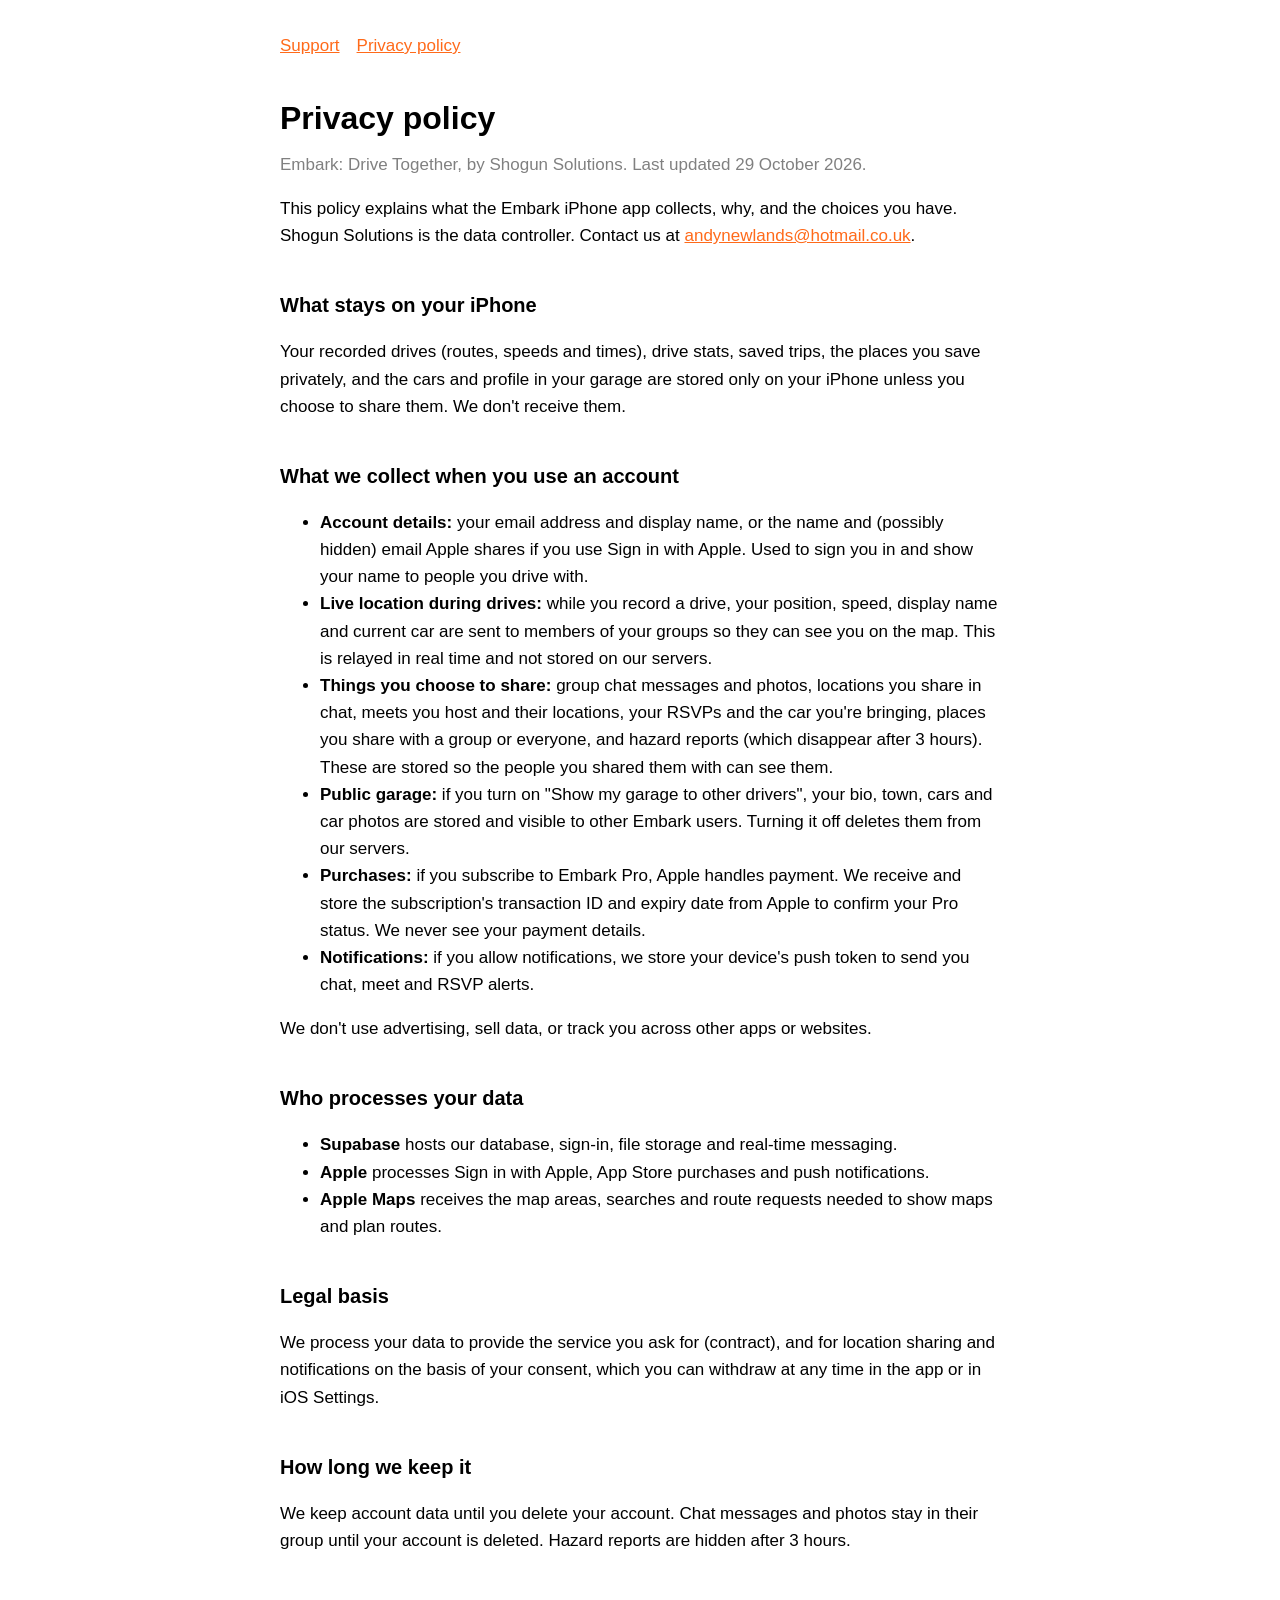
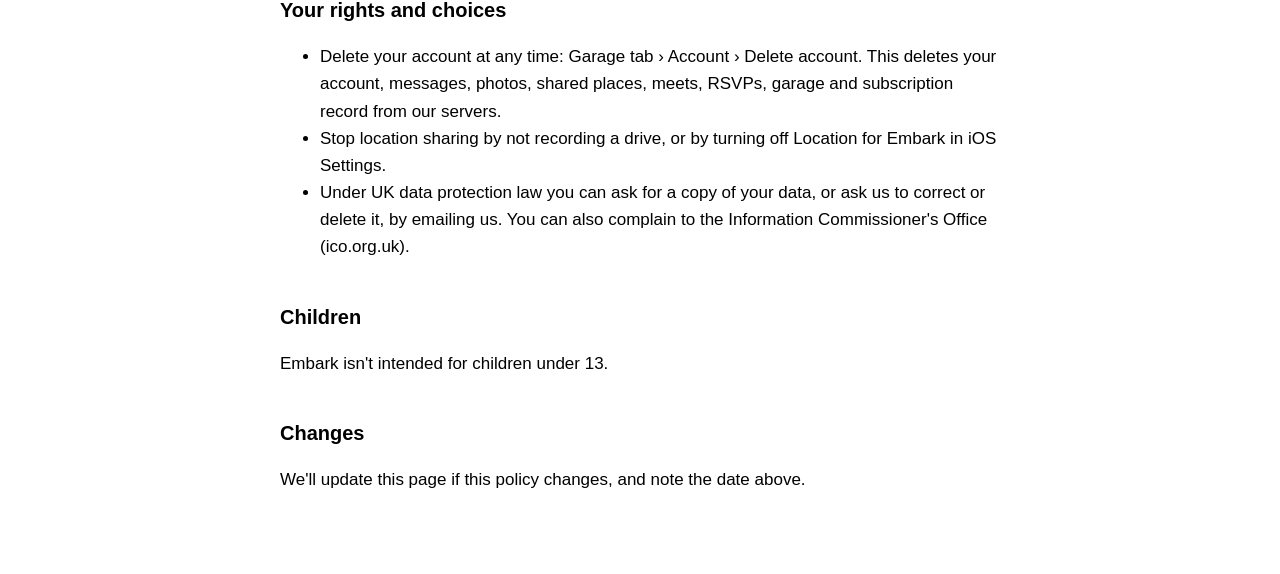
==== privacy.html @ 8eef8c78 "docs: Embark support page and privacy policy" ====
<!doctype html>
<html lang="en-GB">
<head>
<meta charset="utf-8">
<meta name="viewport" content="width=device-width, initial-scale=1">
<title>Embark Privacy Policy</title>
<link rel="stylesheet" href="style.css">
</head>
<body>
<nav><a href="index.html">Support</a><a href="privacy.html">Privacy policy</a></nav>
<h1>Privacy policy</h1>
<p class="updated">Embark: Drive Together, by Shogun Solutions. Last updated 29 October 2026.</p>

<p>This policy explains what the Embark iPhone app collects, why, and the choices you have. Shogun Solutions is the data controller. Contact us at <a href="mailto:andynewlands@hotmail.co.uk">andynewlands@hotmail.co.uk</a>.</p>

<h2>What stays on your iPhone</h2>
<p>Your recorded drives (routes, speeds and times), drive stats, saved trips, the places you save privately, and the cars and profile in your garage are stored only on your iPhone unless you choose to share them. We don't receive them.</p>

<h2>What we collect when you use an account</h2>
<ul>
<li><strong>Account details:</strong> your email address and display name, or the name and (possibly hidden) email Apple shares if you use Sign in with Apple. Used to sign you in and show your name to people you drive with.</li>
<li><strong>Live location during drives:</strong> while you record a drive, your position, speed, display name and current car are sent to members of your groups so they can see you on the map. This is relayed in real time and not stored on our servers.</li>
<li><strong>Things you choose to share:</strong> group chat messages and photos, locations you share in chat, meets you host and their locations, your RSVPs and the car you're bringing, places you share with a group or everyone, and hazard reports (which disappear after 3 hours). These are stored so the people you shared them with can see them.</li>
<li><strong>Public garage:</strong> if you turn on "Show my garage to other drivers", your bio, town, cars and car photos are stored and visible to other Embark users. Turning it off deletes them from our servers.</li>
<li><strong>Purchases:</strong> if you subscribe to Embark Pro, Apple handles payment. We receive and store the subscription's transaction ID and expiry date from Apple to confirm your Pro status. We never see your payment details.</li>
<li><strong>Notifications:</strong> if you allow notifications, we store your device's push token to send you chat, meet and RSVP alerts.</li>
</ul>
<p>We don't use advertising, sell data, or track you across other apps or websites.</p>

<h2>Who processes your data</h2>
<ul>
<li><strong>Supabase</strong> hosts our database, sign-in, file storage and real-time messaging.</li>
<li><strong>Apple</strong> processes Sign in with Apple, App Store purchases and push notifications.</li>
<li><strong>Apple Maps</strong> receives the map areas, searches and route requests needed to show maps and plan routes.</li>
</ul>

<h2>Legal basis</h2>
<p>We process your data to provide the service you ask for (contract), and for location sharing and notifications on the basis of your consent, which you can withdraw at any time in the app or in iOS Settings.</p>

<h2>How long we keep it</h2>
<p>We keep account data until you delete your account. Chat messages and photos stay in their group until your account is deleted. Hazard reports are hidden after 3 hours.</p>

<h2>Your rights and choices</h2>
<ul>
<li>Delete your account at any time: Garage tab › Account › Delete account. This deletes your account, messages, photos, shared places, meets, RSVPs, garage and subscription record from our servers.</li>
<li>Stop location sharing by not recording a drive, or by turning off Location for Embark in iOS Settings.</li>
<li>Under UK data protection law you can ask for a copy of your data, or ask us to correct or delete it, by emailing us. You can also complain to the Information Commissioner's Office (ico.org.uk).</li>
</ul>

<h2>Children</h2>
<p>Embark isn't intended for children under 13.</p>

<h2>Changes</h2>
<p>We'll update this page if this policy changes, and note the date above.</p>
</body>
</html>
---- style.css ----
:root { color-scheme: light dark; --accent: #ff6a1a; }
body { font: 17px/1.6 -apple-system, BlinkMacSystemFont, "Segoe UI", sans-serif; max-width: 720px; margin: 0 auto; padding: 32px 20px 64px; }
h1 { font-size: 2rem; margin-bottom: 0.2em; }
h2 { font-size: 1.25rem; margin-top: 2em; }
a { color: var(--accent); }
.updated { color: gray; margin-top: 0; }
nav { margin-bottom: 2em; }
nav a { margin-right: 1em; }
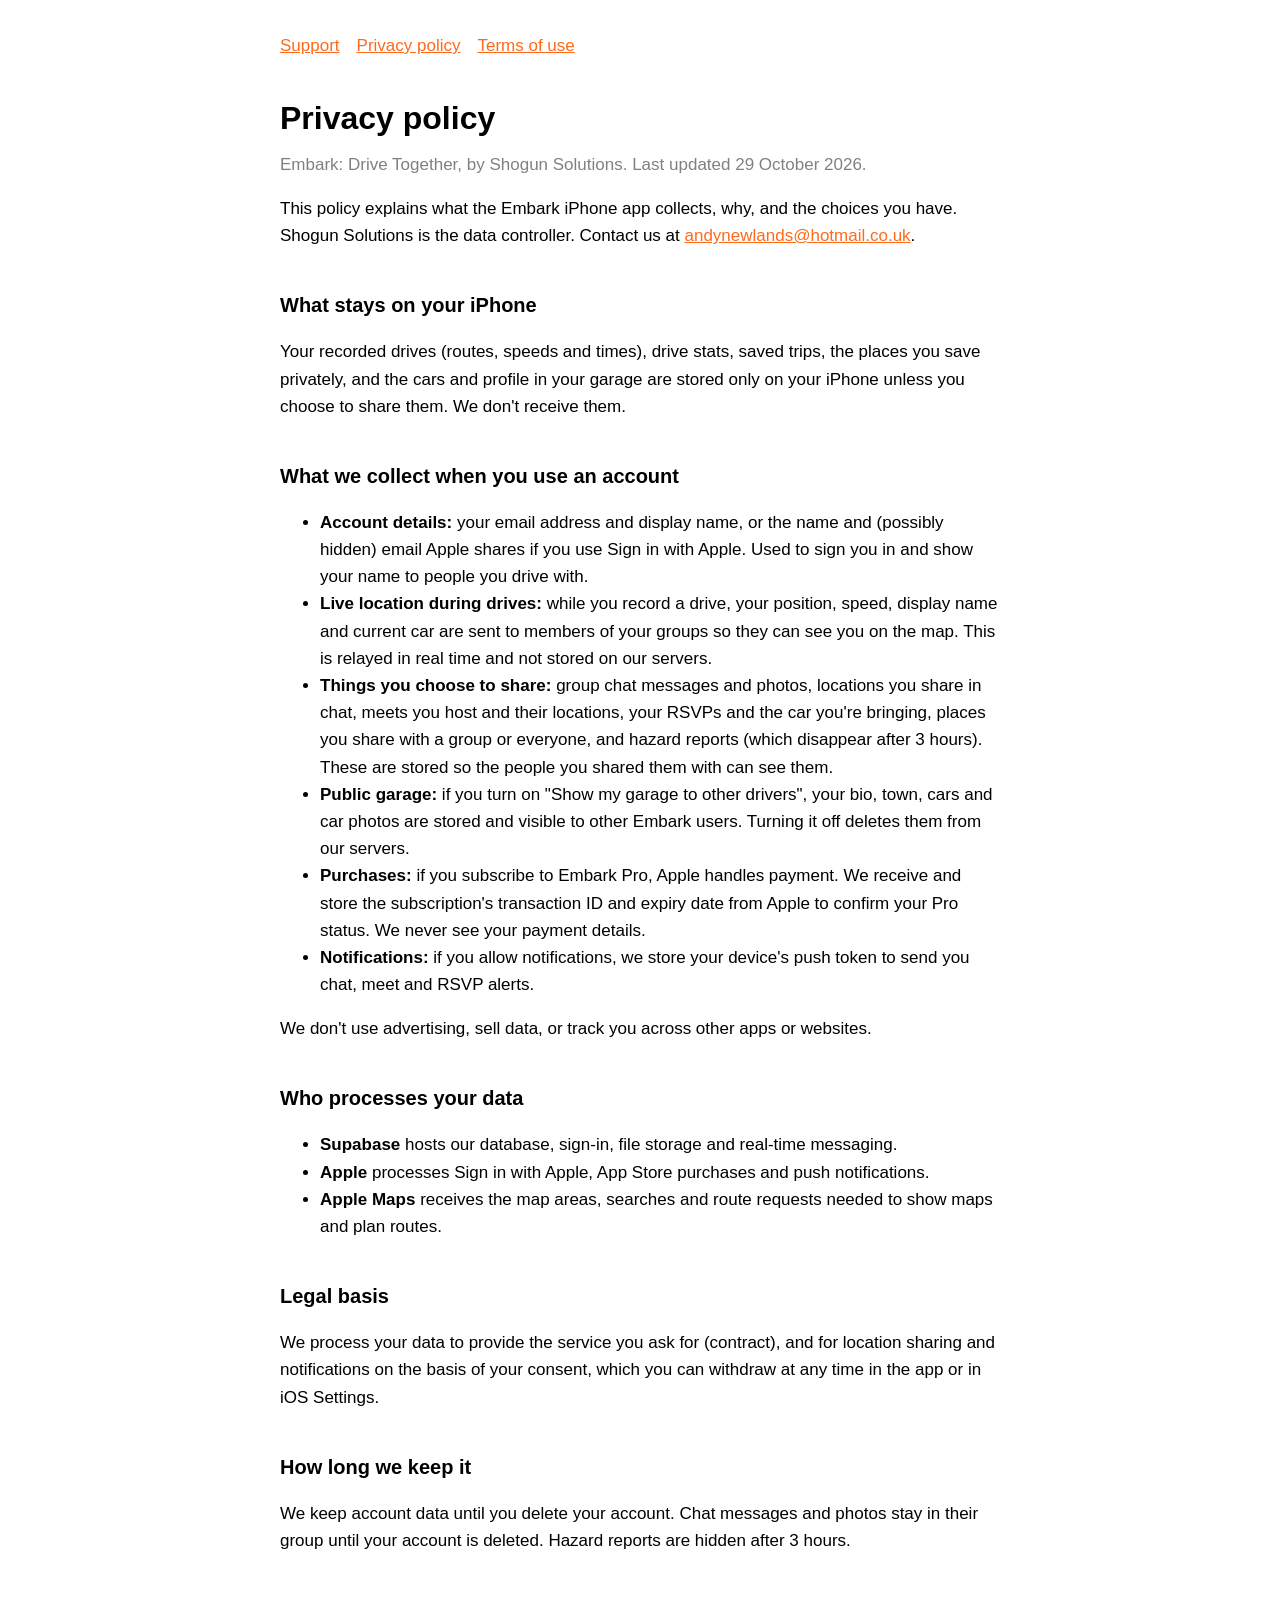
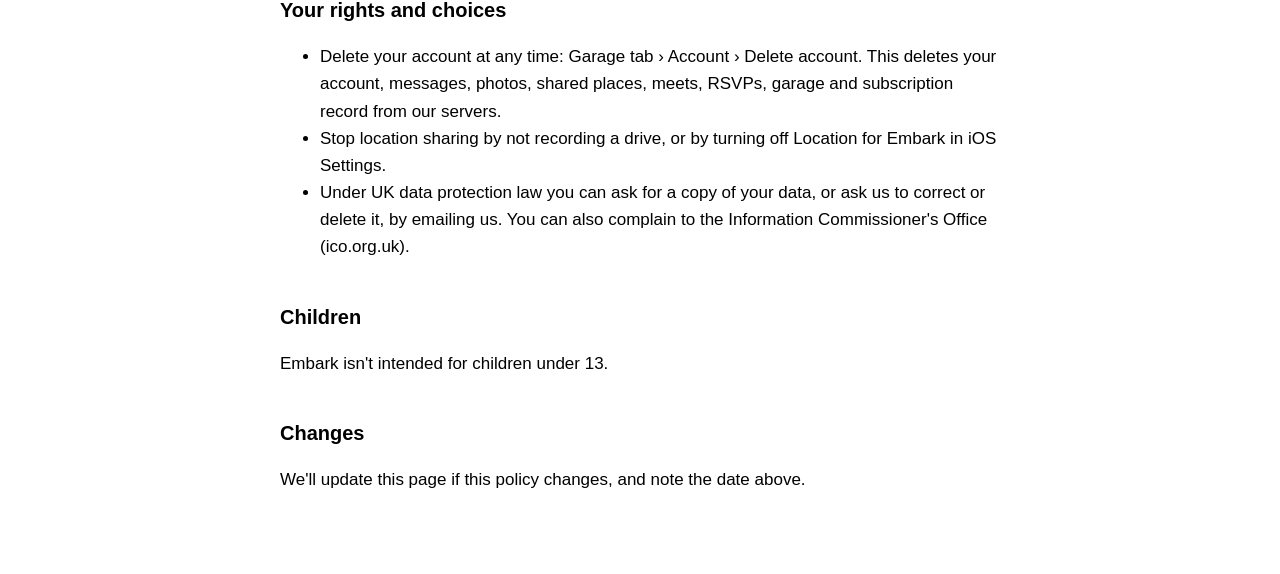
==== commit 69a9b0b1: "docs: terms of use with community rules" ====
--- a/privacy.html
+++ b/privacy.html
@@ -7,7 +7,7 @@
 <link rel="stylesheet" href="style.css">
 </head>
 <body>
-<nav><a href="index.html">Support</a><a href="privacy.html">Privacy policy</a></nav>
+<nav><a href="index.html">Support</a><a href="privacy.html">Privacy policy</a><a href="terms.html">Terms of use</a></nav>
 <h1>Privacy policy</h1>
 <p class="updated">Embark: Drive Together, by Shogun Solutions. Last updated 29 October 2026.</p>
 
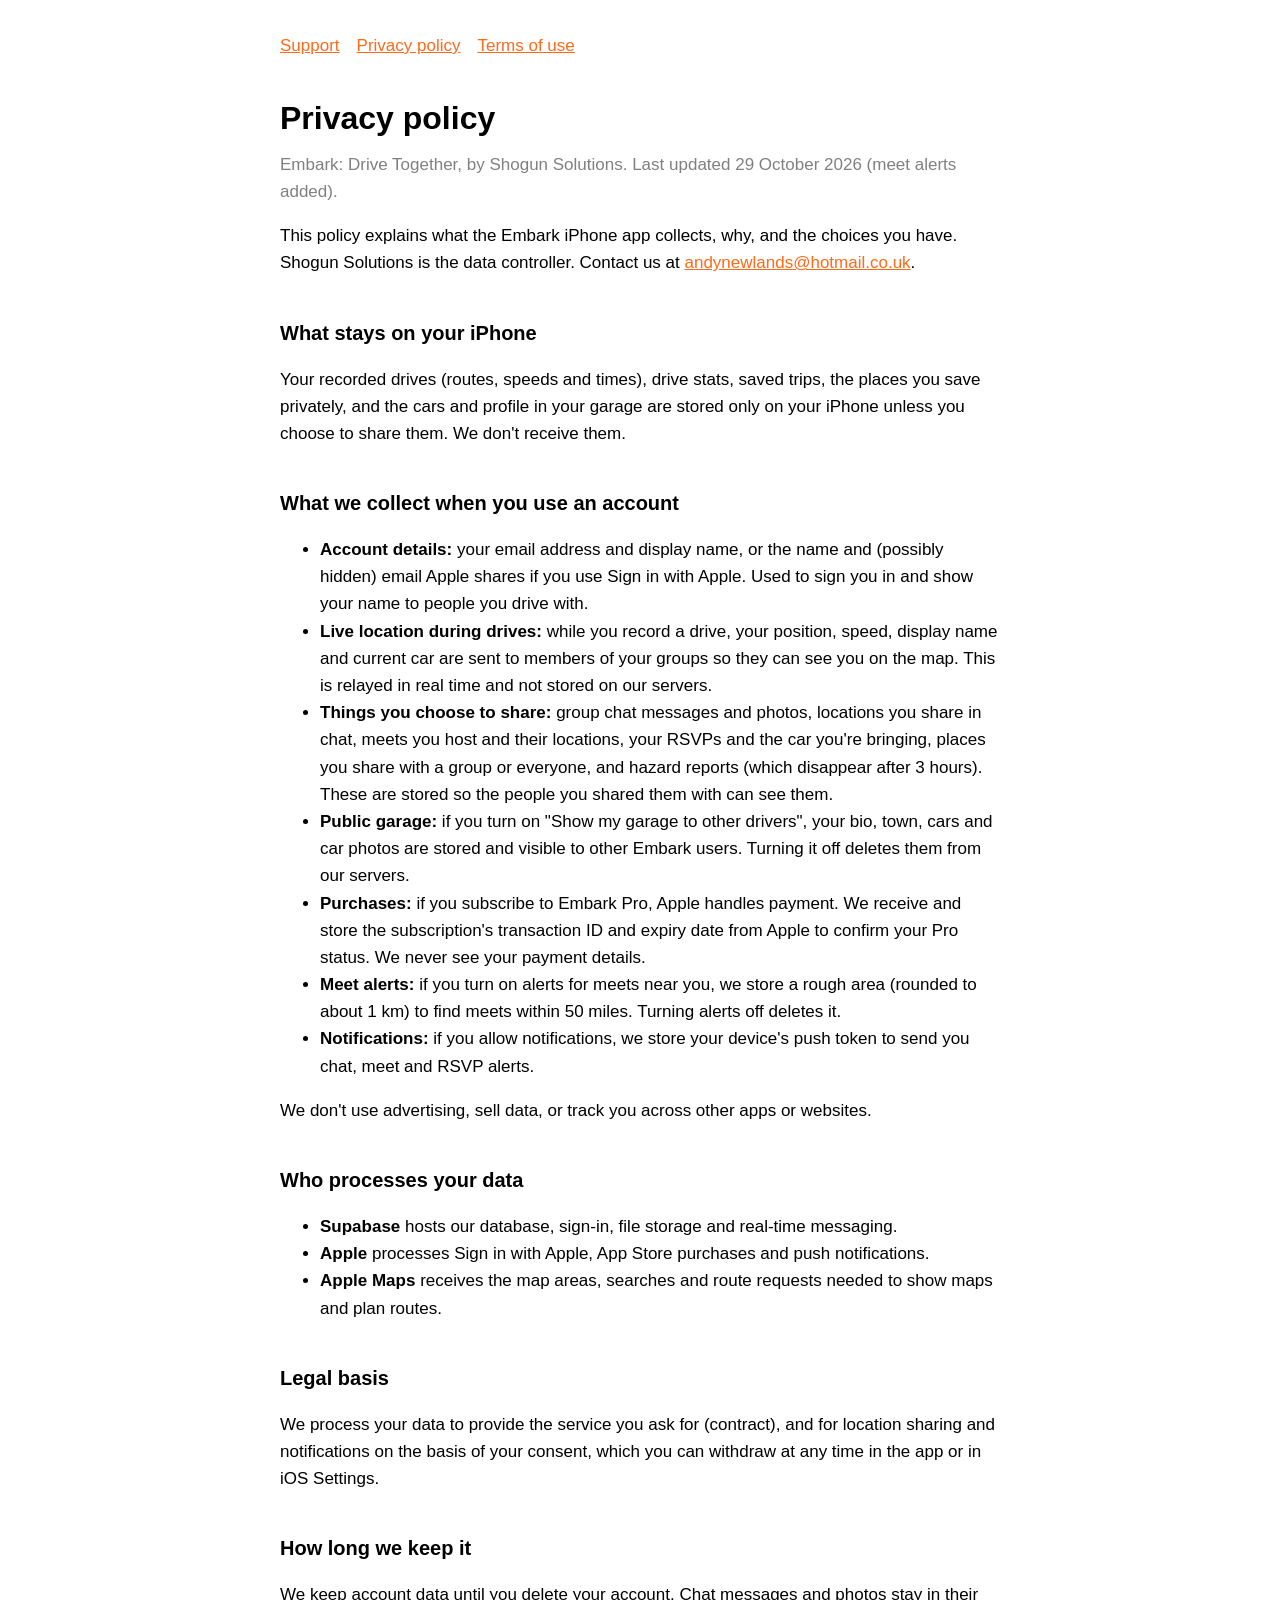
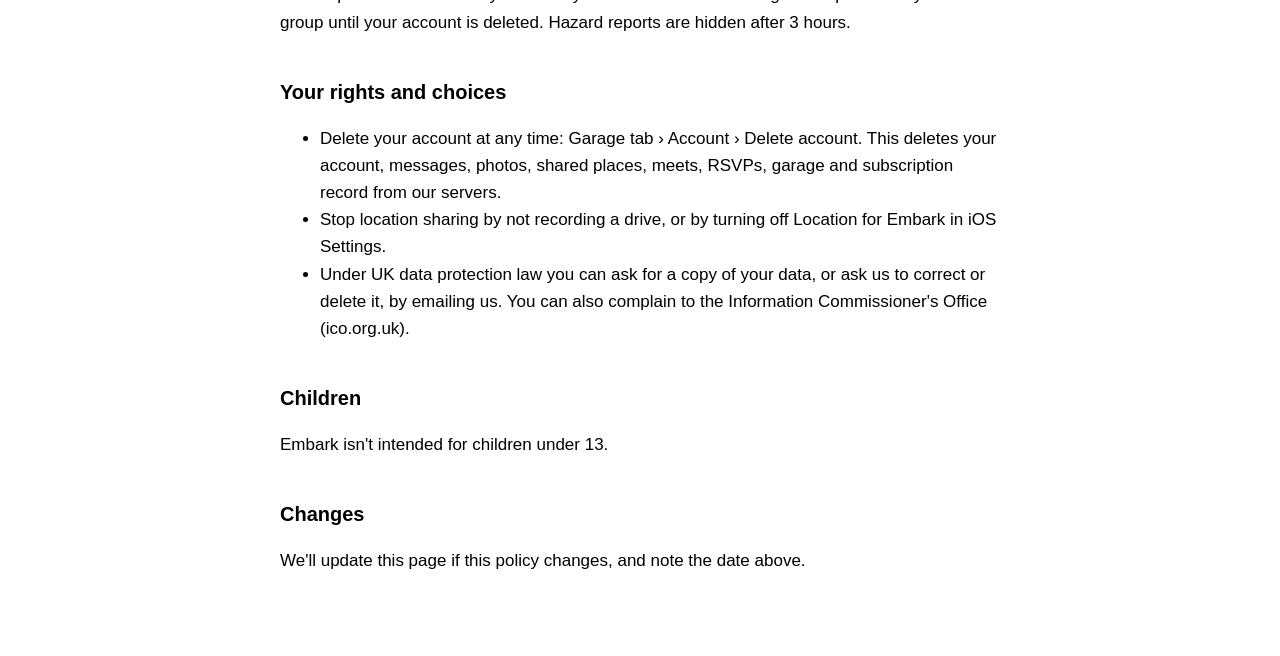
==== commit d85efa0d: "docs: privacy policy covers meet alert areas" ====
--- a/privacy.html
+++ b/privacy.html
@@ -9,7 +9,7 @@
 <body>
 <nav><a href="index.html">Support</a><a href="privacy.html">Privacy policy</a><a href="terms.html">Terms of use</a></nav>
 <h1>Privacy policy</h1>
-<p class="updated">Embark: Drive Together, by Shogun Solutions. Last updated 29 October 2026.</p>
+<p class="updated">Embark: Drive Together, by Shogun Solutions. Last updated 29 October 2026 (meet alerts added).</p>
 
 <p>This policy explains what the Embark iPhone app collects, why, and the choices you have. Shogun Solutions is the data controller. Contact us at <a href="mailto:andynewlands@hotmail.co.uk">andynewlands@hotmail.co.uk</a>.</p>
 
@@ -23,6 +23,7 @@
 <li><strong>Things you choose to share:</strong> group chat messages and photos, locations you share in chat, meets you host and their locations, your RSVPs and the car you're bringing, places you share with a group or everyone, and hazard reports (which disappear after 3 hours). These are stored so the people you shared them with can see them.</li>
 <li><strong>Public garage:</strong> if you turn on "Show my garage to other drivers", your bio, town, cars and car photos are stored and visible to other Embark users. Turning it off deletes them from our servers.</li>
 <li><strong>Purchases:</strong> if you subscribe to Embark Pro, Apple handles payment. We receive and store the subscription's transaction ID and expiry date from Apple to confirm your Pro status. We never see your payment details.</li>
+<li><strong>Meet alerts:</strong> if you turn on alerts for meets near you, we store a rough area (rounded to about 1 km) to find meets within 50 miles. Turning alerts off deletes it.</li>
 <li><strong>Notifications:</strong> if you allow notifications, we store your device's push token to send you chat, meet and RSVP alerts.</li>
 </ul>
 <p>We don't use advertising, sell data, or track you across other apps or websites.</p>
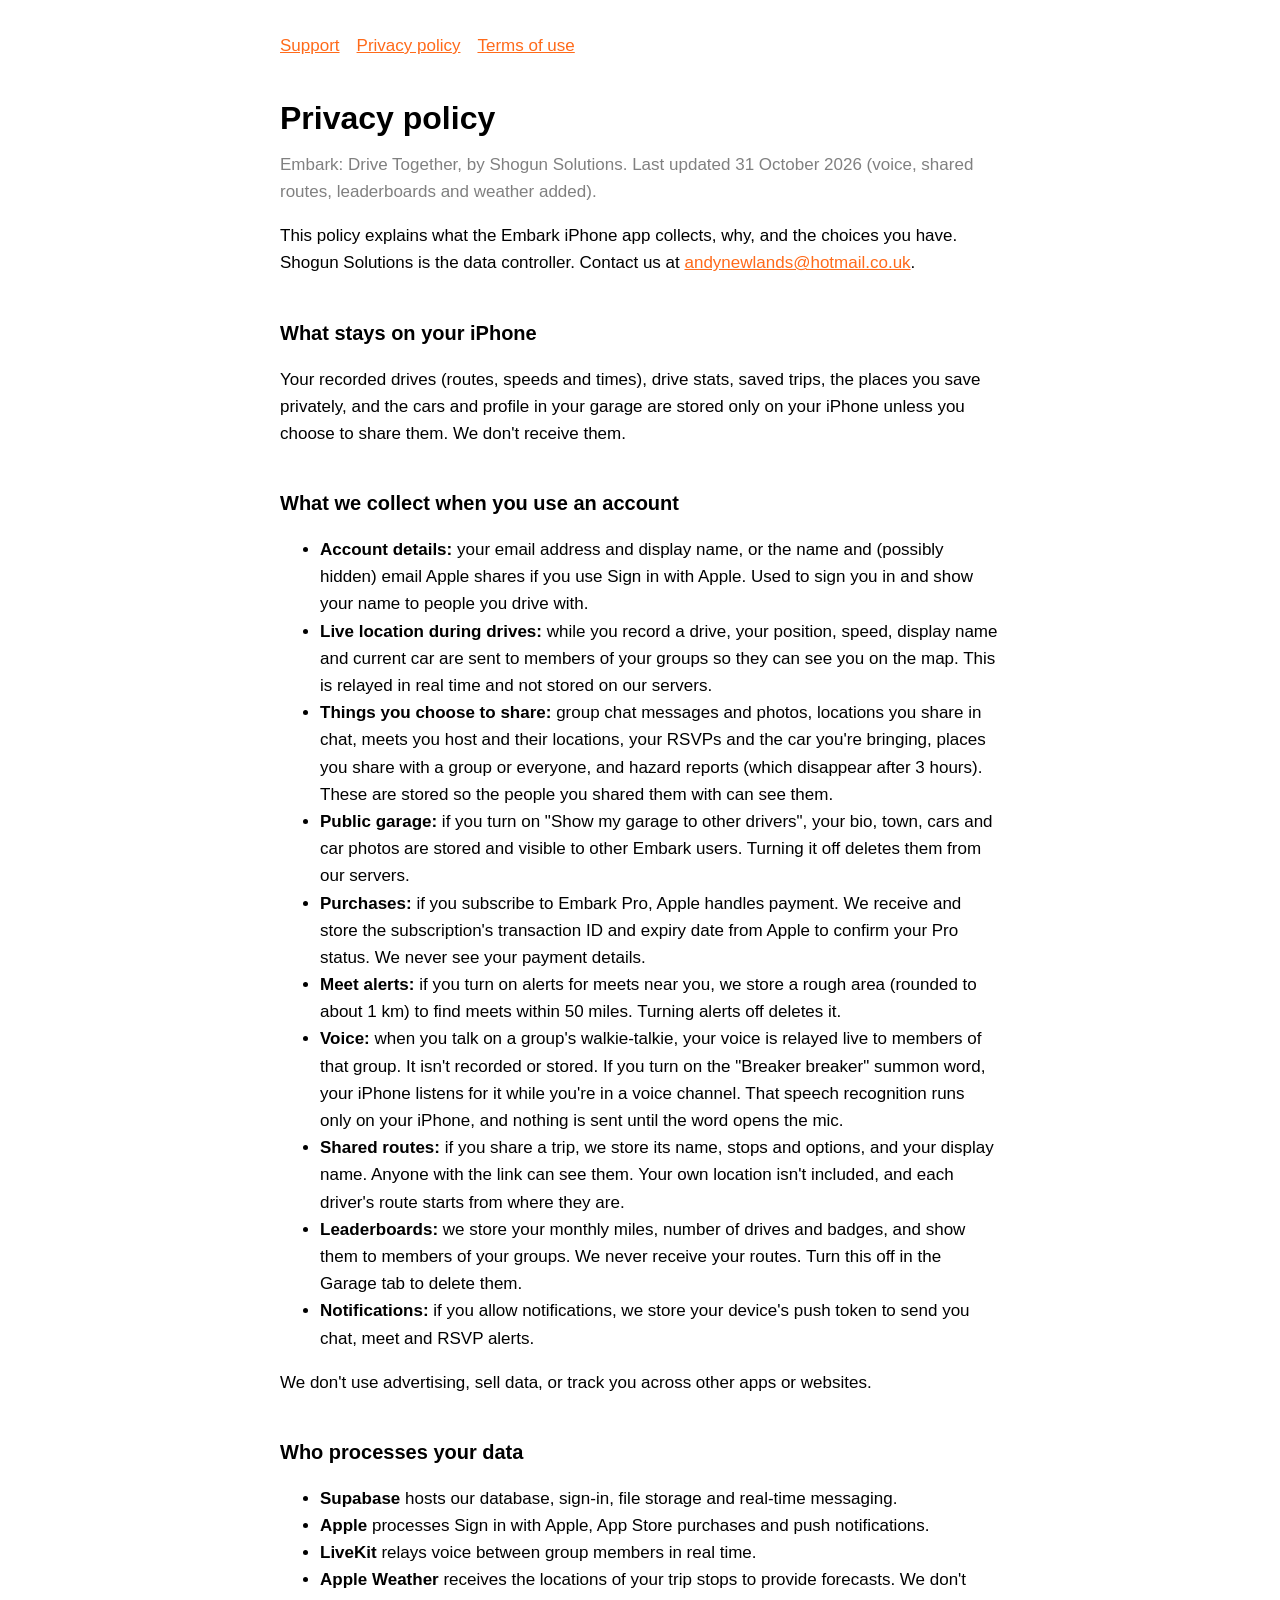
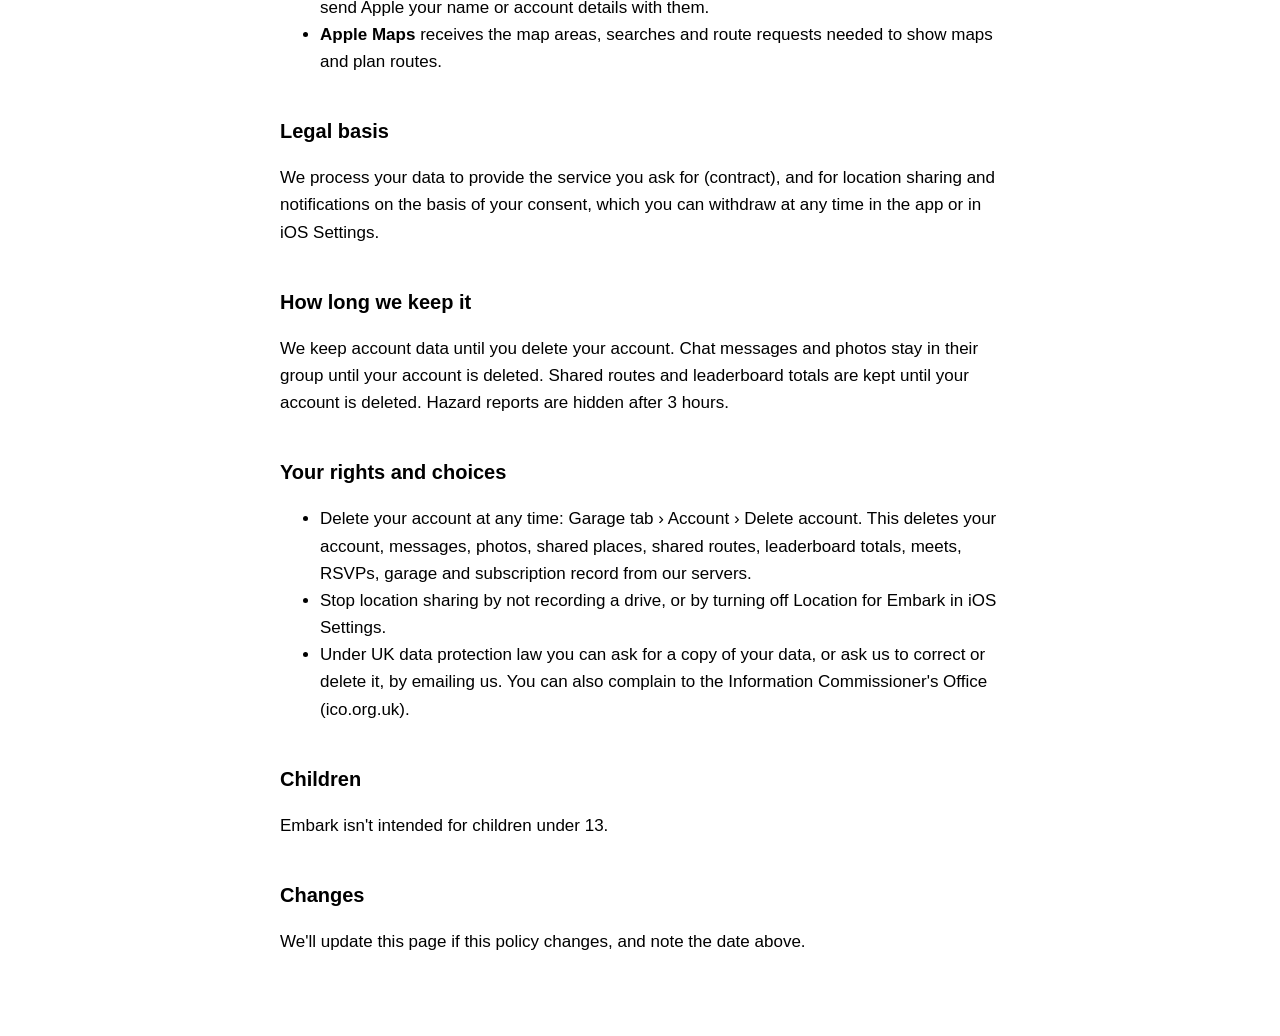
==== commit 021c7d9a: "docs: cover voice, shared routes, leaderboards and weather in the privacy policy Co-Authored-By: Cla" ====
--- a/privacy.html
+++ b/privacy.html
@@ -9,7 +9,7 @@
 <body>
 <nav><a href="index.html">Support</a><a href="privacy.html">Privacy policy</a><a href="terms.html">Terms of use</a></nav>
 <h1>Privacy policy</h1>
-<p class="updated">Embark: Drive Together, by Shogun Solutions. Last updated 29 October 2026 (meet alerts added).</p>
+<p class="updated">Embark: Drive Together, by Shogun Solutions. Last updated 31 October 2026 (voice, shared routes, leaderboards and weather added).</p>
 
 <p>This policy explains what the Embark iPhone app collects, why, and the choices you have. Shogun Solutions is the data controller. Contact us at <a href="mailto:andynewlands@hotmail.co.uk">andynewlands@hotmail.co.uk</a>.</p>
 
@@ -24,6 +24,9 @@
 <li><strong>Public garage:</strong> if you turn on "Show my garage to other drivers", your bio, town, cars and car photos are stored and visible to other Embark users. Turning it off deletes them from our servers.</li>
 <li><strong>Purchases:</strong> if you subscribe to Embark Pro, Apple handles payment. We receive and store the subscription's transaction ID and expiry date from Apple to confirm your Pro status. We never see your payment details.</li>
 <li><strong>Meet alerts:</strong> if you turn on alerts for meets near you, we store a rough area (rounded to about 1 km) to find meets within 50 miles. Turning alerts off deletes it.</li>
+<li><strong>Voice:</strong> when you talk on a group's walkie-talkie, your voice is relayed live to members of that group. It isn't recorded or stored. If you turn on the "Breaker breaker" summon word, your iPhone listens for it while you're in a voice channel. That speech recognition runs only on your iPhone, and nothing is sent until the word opens the mic.</li>
+<li><strong>Shared routes:</strong> if you share a trip, we store its name, stops and options, and your display name. Anyone with the link can see them. Your own location isn't included, and each driver's route starts from where they are.</li>
+<li><strong>Leaderboards:</strong> we store your monthly miles, number of drives and badges, and show them to members of your groups. We never receive your routes. Turn this off in the Garage tab to delete them.</li>
 <li><strong>Notifications:</strong> if you allow notifications, we store your device's push token to send you chat, meet and RSVP alerts.</li>
 </ul>
 <p>We don't use advertising, sell data, or track you across other apps or websites.</p>
@@ -32,6 +35,8 @@
 <ul>
 <li><strong>Supabase</strong> hosts our database, sign-in, file storage and real-time messaging.</li>
 <li><strong>Apple</strong> processes Sign in with Apple, App Store purchases and push notifications.</li>
+<li><strong>LiveKit</strong> relays voice between group members in real time.</li>
+<li><strong>Apple Weather</strong> receives the locations of your trip stops to provide forecasts. We don't send Apple your name or account details with them.</li>
 <li><strong>Apple Maps</strong> receives the map areas, searches and route requests needed to show maps and plan routes.</li>
 </ul>
 
@@ -39,11 +44,11 @@
 <p>We process your data to provide the service you ask for (contract), and for location sharing and notifications on the basis of your consent, which you can withdraw at any time in the app or in iOS Settings.</p>
 
 <h2>How long we keep it</h2>
-<p>We keep account data until you delete your account. Chat messages and photos stay in their group until your account is deleted. Hazard reports are hidden after 3 hours.</p>
+<p>We keep account data until you delete your account. Chat messages and photos stay in their group until your account is deleted. Shared routes and leaderboard totals are kept until your account is deleted. Hazard reports are hidden after 3 hours.</p>
 
 <h2>Your rights and choices</h2>
 <ul>
-<li>Delete your account at any time: Garage tab › Account › Delete account. This deletes your account, messages, photos, shared places, meets, RSVPs, garage and subscription record from our servers.</li>
+<li>Delete your account at any time: Garage tab › Account › Delete account. This deletes your account, messages, photos, shared places, shared routes, leaderboard totals, meets, RSVPs, garage and subscription record from our servers.</li>
 <li>Stop location sharing by not recording a drive, or by turning off Location for Embark in iOS Settings.</li>
 <li>Under UK data protection law you can ask for a copy of your data, or ask us to correct or delete it, by emailing us. You can also complain to the Information Commissioner's Office (ico.org.uk).</li>
 </ul>
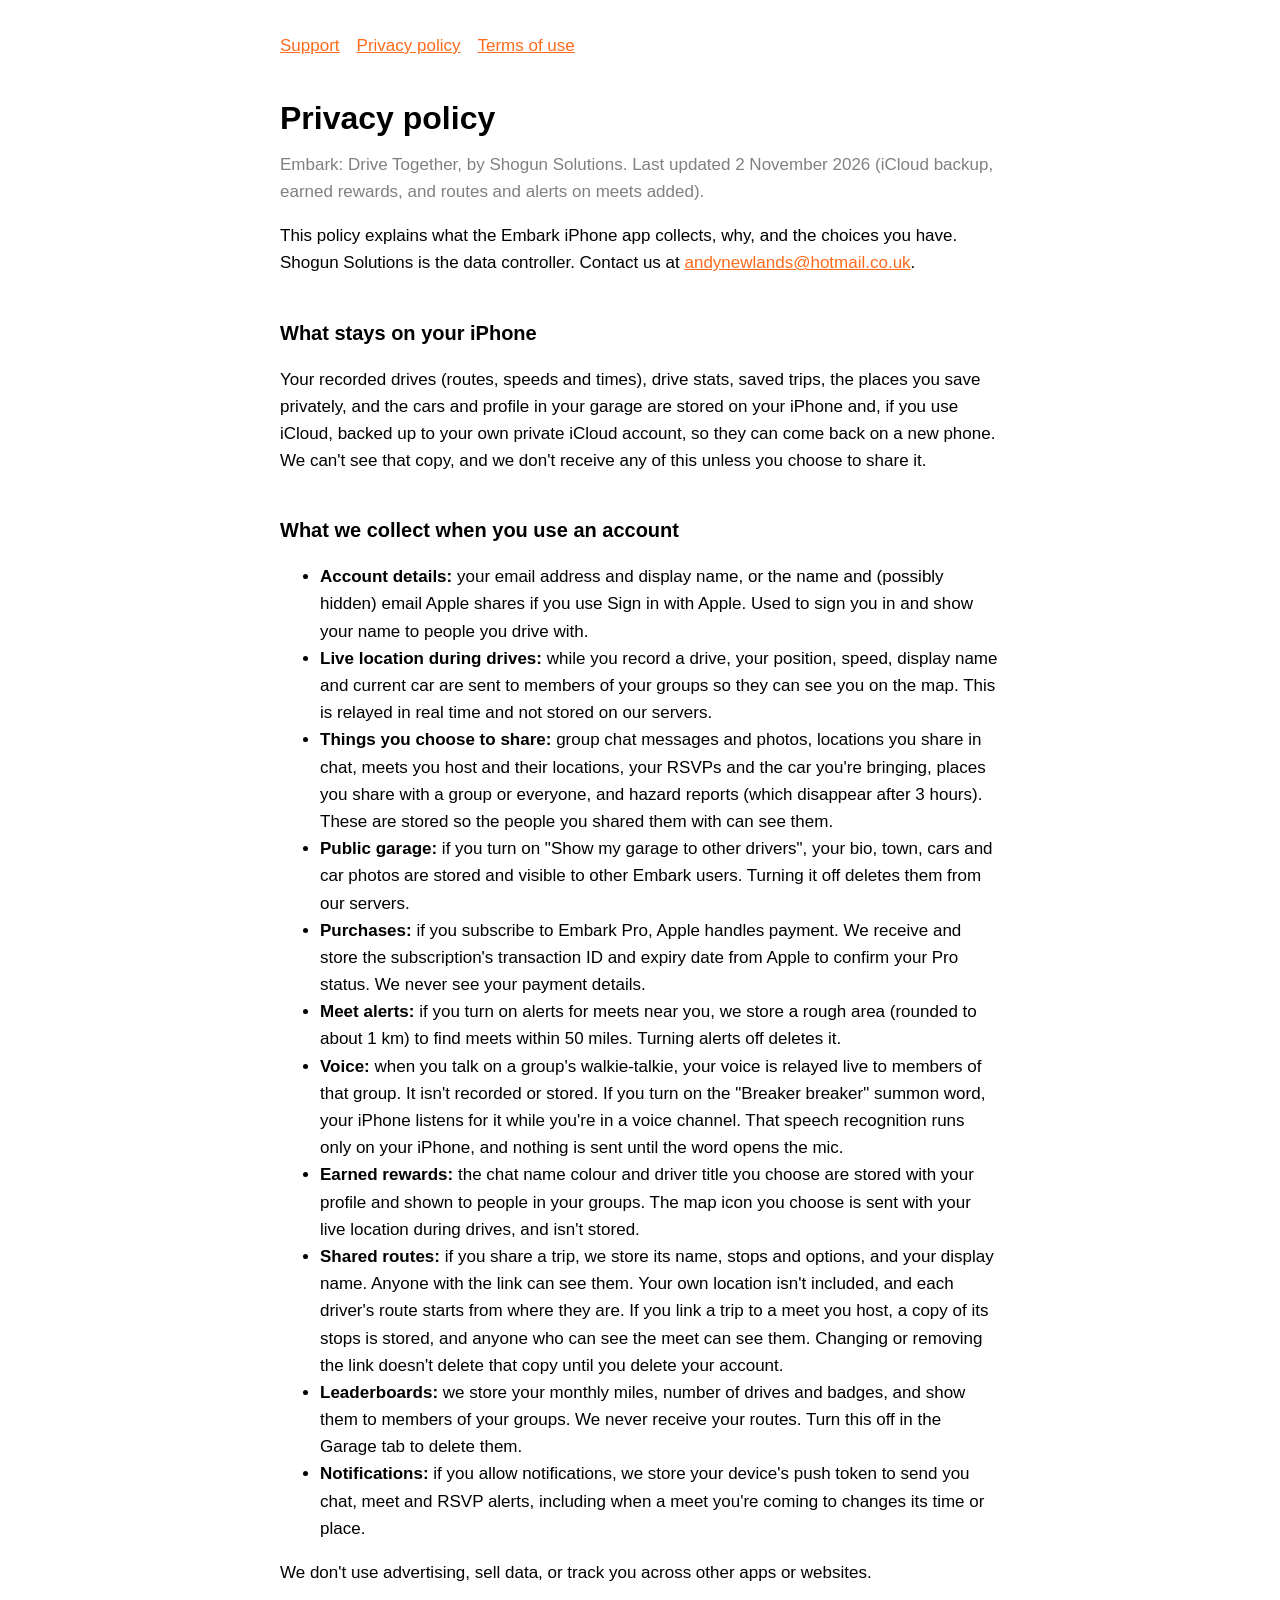
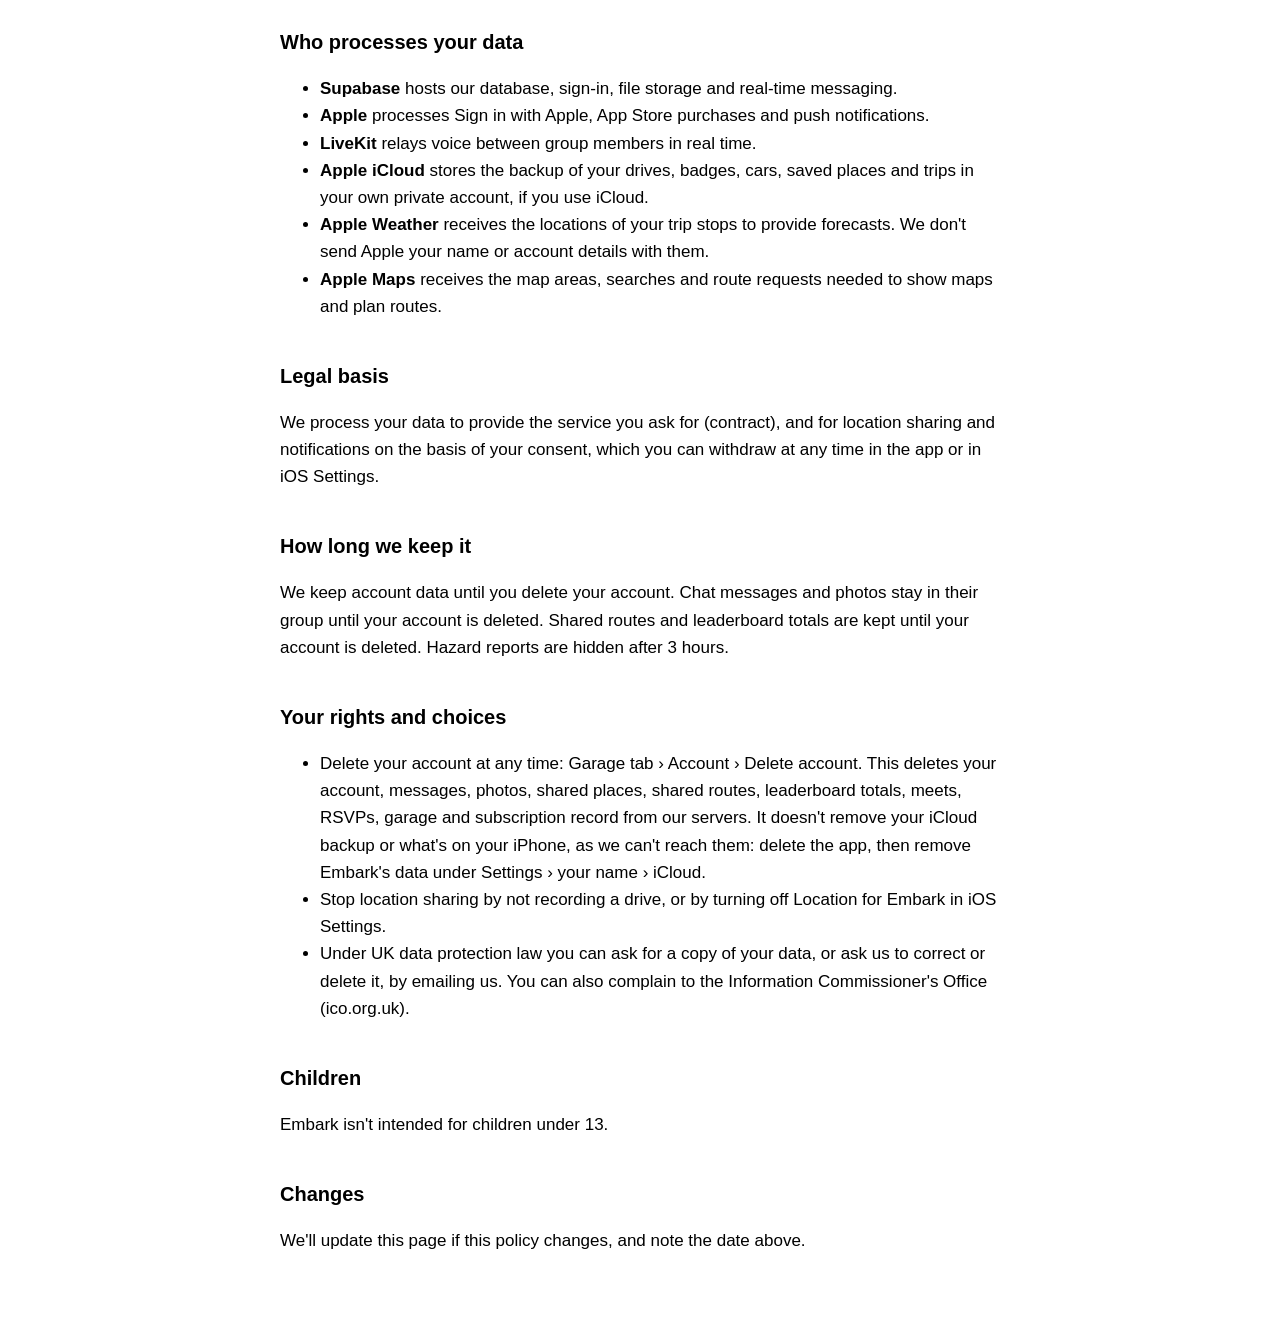
==== commit 28051e85: "docs: privacy policy covers iCloud backup, rewards and meet routes Co-Authored-By: Claude Opus 5.5 <" ====
--- a/privacy.html
+++ b/privacy.html
@@ -9,12 +9,12 @@
 <body>
 <nav><a href="index.html">Support</a><a href="privacy.html">Privacy policy</a><a href="terms.html">Terms of use</a></nav>
 <h1>Privacy policy</h1>
-<p class="updated">Embark: Drive Together, by Shogun Solutions. Last updated 31 October 2026 (voice, shared routes, leaderboards and weather added).</p>
+<p class="updated">Embark: Drive Together, by Shogun Solutions. Last updated 2 November 2026 (iCloud backup, earned rewards, and routes and alerts on meets added).</p>
 
 <p>This policy explains what the Embark iPhone app collects, why, and the choices you have. Shogun Solutions is the data controller. Contact us at <a href="mailto:andynewlands@hotmail.co.uk">andynewlands@hotmail.co.uk</a>.</p>
 
 <h2>What stays on your iPhone</h2>
-<p>Your recorded drives (routes, speeds and times), drive stats, saved trips, the places you save privately, and the cars and profile in your garage are stored only on your iPhone unless you choose to share them. We don't receive them.</p>
+<p>Your recorded drives (routes, speeds and times), drive stats, saved trips, the places you save privately, and the cars and profile in your garage are stored on your iPhone and, if you use iCloud, backed up to your own private iCloud account, so they can come back on a new phone. We can't see that copy, and we don't receive any of this unless you choose to share it.</p>
 
 <h2>What we collect when you use an account</h2>
 <ul>
@@ -25,9 +25,10 @@
 <li><strong>Purchases:</strong> if you subscribe to Embark Pro, Apple handles payment. We receive and store the subscription's transaction ID and expiry date from Apple to confirm your Pro status. We never see your payment details.</li>
 <li><strong>Meet alerts:</strong> if you turn on alerts for meets near you, we store a rough area (rounded to about 1 km) to find meets within 50 miles. Turning alerts off deletes it.</li>
 <li><strong>Voice:</strong> when you talk on a group's walkie-talkie, your voice is relayed live to members of that group. It isn't recorded or stored. If you turn on the "Breaker breaker" summon word, your iPhone listens for it while you're in a voice channel. That speech recognition runs only on your iPhone, and nothing is sent until the word opens the mic.</li>
-<li><strong>Shared routes:</strong> if you share a trip, we store its name, stops and options, and your display name. Anyone with the link can see them. Your own location isn't included, and each driver's route starts from where they are.</li>
+<li><strong>Earned rewards:</strong> the chat name colour and driver title you choose are stored with your profile and shown to people in your groups. The map icon you choose is sent with your live location during drives, and isn't stored.</li>
+<li><strong>Shared routes:</strong> if you share a trip, we store its name, stops and options, and your display name. Anyone with the link can see them. Your own location isn't included, and each driver's route starts from where they are. If you link a trip to a meet you host, a copy of its stops is stored, and anyone who can see the meet can see them. Changing or removing the link doesn't delete that copy until you delete your account.</li>
 <li><strong>Leaderboards:</strong> we store your monthly miles, number of drives and badges, and show them to members of your groups. We never receive your routes. Turn this off in the Garage tab to delete them.</li>
-<li><strong>Notifications:</strong> if you allow notifications, we store your device's push token to send you chat, meet and RSVP alerts.</li>
+<li><strong>Notifications:</strong> if you allow notifications, we store your device's push token to send you chat, meet and RSVP alerts, including when a meet you're coming to changes its time or place.</li>
 </ul>
 <p>We don't use advertising, sell data, or track you across other apps or websites.</p>
 
@@ -36,6 +37,7 @@
 <li><strong>Supabase</strong> hosts our database, sign-in, file storage and real-time messaging.</li>
 <li><strong>Apple</strong> processes Sign in with Apple, App Store purchases and push notifications.</li>
 <li><strong>LiveKit</strong> relays voice between group members in real time.</li>
+<li><strong>Apple iCloud</strong> stores the backup of your drives, badges, cars, saved places and trips in your own private account, if you use iCloud.</li>
 <li><strong>Apple Weather</strong> receives the locations of your trip stops to provide forecasts. We don't send Apple your name or account details with them.</li>
 <li><strong>Apple Maps</strong> receives the map areas, searches and route requests needed to show maps and plan routes.</li>
 </ul>
@@ -48,7 +50,7 @@
 
 <h2>Your rights and choices</h2>
 <ul>
-<li>Delete your account at any time: Garage tab › Account › Delete account. This deletes your account, messages, photos, shared places, shared routes, leaderboard totals, meets, RSVPs, garage and subscription record from our servers.</li>
+<li>Delete your account at any time: Garage tab › Account › Delete account. This deletes your account, messages, photos, shared places, shared routes, leaderboard totals, meets, RSVPs, garage and subscription record from our servers. It doesn't remove your iCloud backup or what's on your iPhone, as we can't reach them: delete the app, then remove Embark's data under Settings › your name › iCloud.</li>
 <li>Stop location sharing by not recording a drive, or by turning off Location for Embark in iOS Settings.</li>
 <li>Under UK data protection law you can ask for a copy of your data, or ask us to correct or delete it, by emailing us. You can also complain to the Information Commissioner's Office (ico.org.uk).</li>
 </ul>
